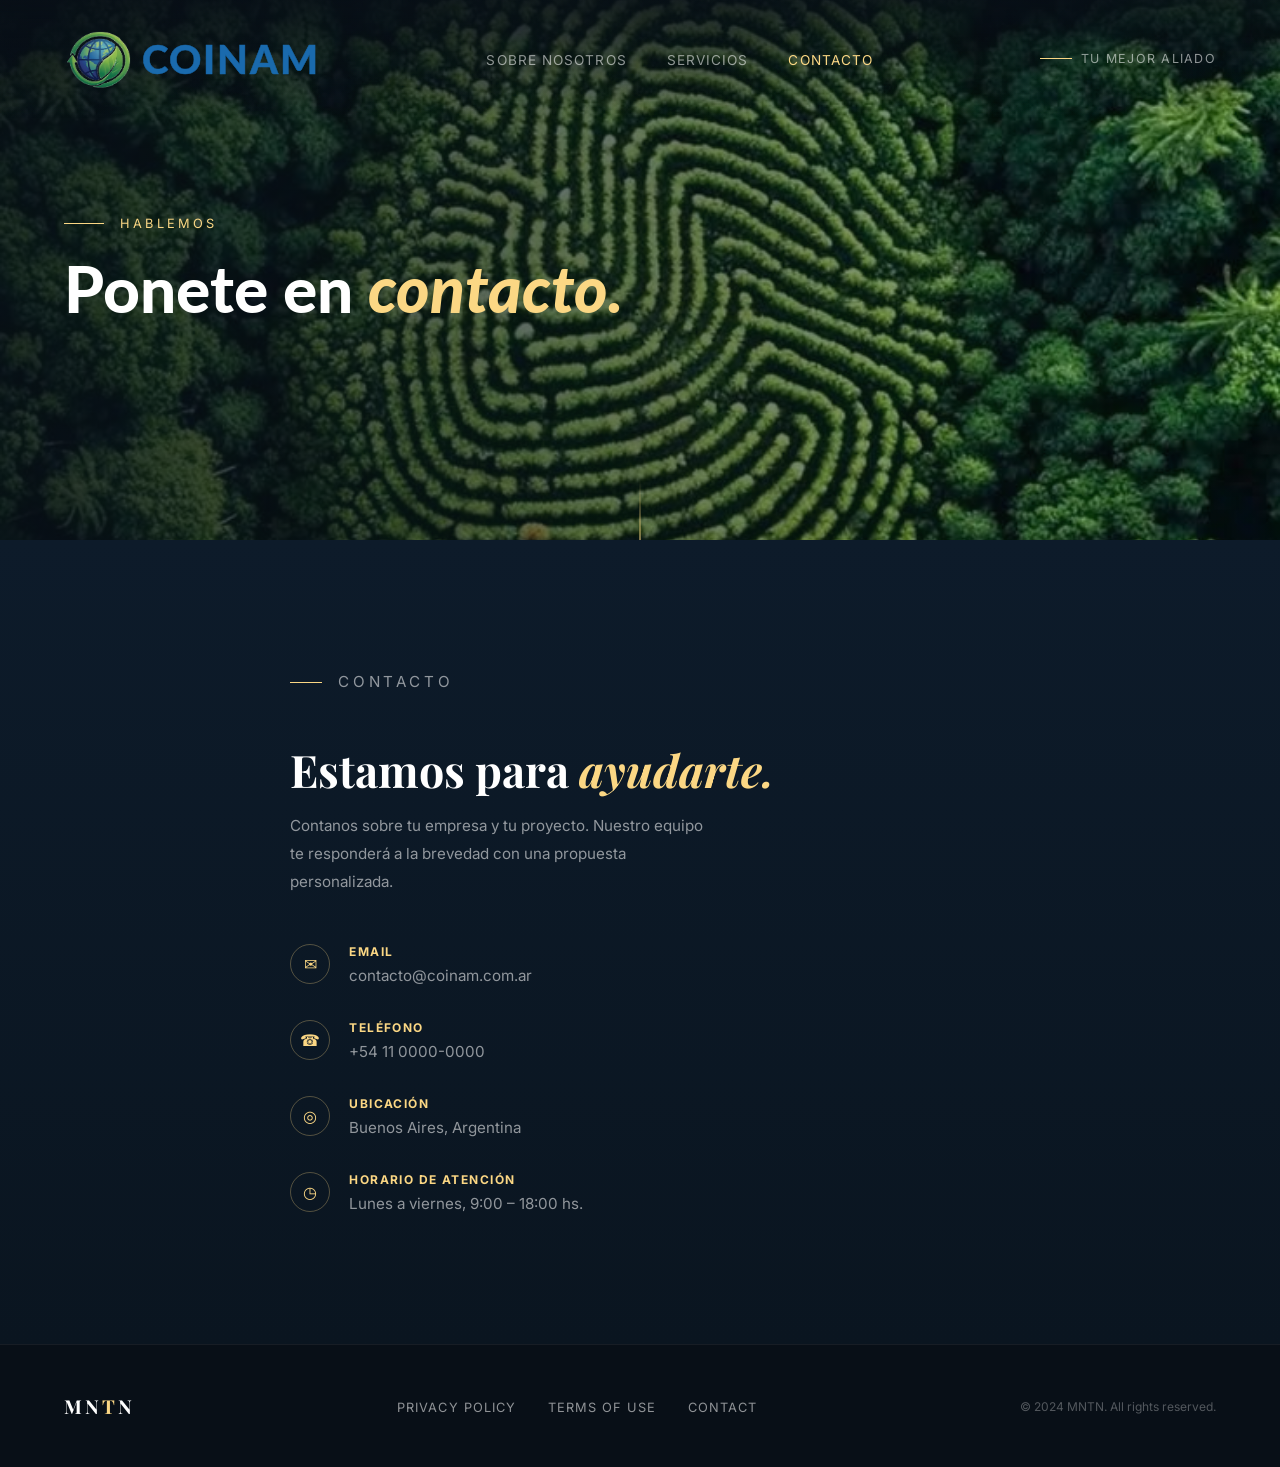
==== contacto.html @ 7b2f8928 "new sections" ====
<!DOCTYPE html>
<html lang="es">
<head>
  <meta charset="UTF-8" />
  <meta name="viewport" content="width=device-width, initial-scale=1.0" />
  <title>Contacto — COINAM</title>
  <link rel="preconnect" href="https://fonts.googleapis.com" />
  <link href="https://fonts.googleapis.com/css2?family=Playfair+Display:ital,wght@0,400;0,700;1,400&family=Inter:wght@300;400;500&family=Lato:wght@400;700;900&display=swap" rel="stylesheet" />
  <link rel="icon" href="assets/imgs/favicon.ico" />
  <link rel="stylesheet" href="styles.css" />
  <style>
    /* Hero estático */
    .page-hero {
      position: relative;
      height: 60vh;
      min-height: 420px;
      overflow: hidden;
      display: flex;
      align-items: center;
      justify-content: flex-start;
    }
    .page-hero-img {
      position: absolute;
      inset: 0;
      width: 100%;
      height: 100%;
      object-fit: cover;
      z-index: 0;
    }
    .page-hero-overlay {
      position: absolute;
      inset: 0;
      background: linear-gradient(
        to right,
        rgba(8,15,23,0.85) 0%,
        rgba(8,15,23,0.50) 60%,
        rgba(8,15,23,0.20) 100%
      );
      z-index: 1;
    }
    .page-hero-content {
      position: relative;
      z-index: 10;
      padding: 0 4rem;
      max-width: 700px;
    }
    .page-hero-content h1 {
      font-family: 'Lato', sans-serif;
      font-size: clamp(2.4rem, 5vw, 4.5rem);
      font-weight: 900;
      line-height: 1.1;
    }
    .page-hero-content h1 em {
      font-style: italic;
      color: var(--gold);
    }
    .page-hero-line {
      position: absolute;
      bottom: 0;
      left: 50%;
      transform: translateX(-50%);
      width: 1px;
      height: 60px;
      background: linear-gradient(to bottom, transparent, var(--gold));
      z-index: 10;
    }

    /* Contacto layout */
    .contact-wrapper {
      background: linear-gradient(180deg, #0d1b2a 0%, #0a1520 100%);
      padding: 8rem 4rem;
    }
    .contact-grid {
      max-width: 700px;
      margin: 0 auto;
      opacity: 0;
      transform: translateY(40px);
      transition: opacity 0.8s ease, transform 0.8s ease;
    }
    .contact-grid.visible { opacity: 1; transform: translateY(0); }

    /* Info lado izquierdo */
    .contact-info { }
    .contact-info .section-heading { margin-bottom: 1rem; }
    .contact-info > p {
      font-size: 0.95rem;
      line-height: 1.85;
      color: var(--muted);
      margin-bottom: 3rem;
      max-width: 420px;
    }

    .contact-detail {
      display: flex;
      flex-direction: column;
      gap: 2rem;
    }
    .contact-detail-item {
      display: flex;
      gap: 1.2rem;
      align-items: flex-start;
    }
    .contact-detail-icon {
      width: 40px;
      height: 40px;
      border-radius: 50%;
      border: 1px solid rgba(251,215,132,0.3);
      display: flex;
      align-items: center;
      justify-content: center;
      flex-shrink: 0;
      color: var(--gold);
      font-size: 1rem;
    }
    .contact-detail-text strong {
      display: block;
      font-size: 0.75rem;
      letter-spacing: 0.12em;
      text-transform: uppercase;
      color: var(--gold);
      margin-bottom: 0.3rem;
    }
    .contact-detail-text span {
      font-size: 0.95rem;
      color: var(--muted);
      line-height: 1.6;
    }

    /* Nav link activo */
    .nav-links a.active { color: var(--gold); }

    @media (max-width: 900px) {
      .page-hero-content { padding: 0 2rem; }
      .contact-wrapper { padding: 6rem 2rem; }
      .contact-grid { }
    }
  </style>
</head>
<body>

<!-- NAV -->
<nav id="nav">
  <a href="index.html" class="nav-logo"><img src="assets/imgs/logo-transparente.png" alt="COINAM logo" width="70" height="60" /> COINAM</a>
  <ul class="nav-links" id="nav-links">
    <li><a href="sobre-nosotros.html">Sobre nosotros</a></li>
    <li><a href="index.html" onclick="sessionStorage.setItem('scrollTo','sections')">Servicios</a></li>
    <li><a href="contacto.html" class="active">Contacto</a></li>
  </ul>
  <div class="nav-social">Tu mejor aliado</div>
  <button class="nav-toggle" id="nav-toggle" aria-label="Abrir menú">
    <span></span><span></span><span></span>
  </button>
</nav>

<!-- HERO -->
<section class="page-hero">
  <img class="page-hero-img" src="./assets/imgs/huella_pie.jpg" alt="Contacto" />
  <div class="page-hero-overlay"></div>
  <div class="page-hero-content">
    <p class="hero-eyebrow">Hablemos</p>
    <h1>Ponete en <em>contacto.</em></h1>
  </div>
  <div class="page-hero-line"></div>
</section>

<!-- CONTACTO -->
<div class="contact-wrapper">
  <div class="contact-grid" data-section>

    <!-- Info -->
    <div class="contact-info">
      <p class="section-number">Contacto</p>
      <h2 class="section-heading">Estamos para <em style="color:var(--gold);font-style:italic;">ayudarte.</em></h2>
      <p>
        Contanos sobre tu empresa y tu proyecto. Nuestro equipo te responderá a la brevedad
        con una propuesta personalizada.
      </p>

      <div class="contact-detail">
        <div class="contact-detail-item">
          <div class="contact-detail-icon">✉</div>
          <div class="contact-detail-text">
            <strong>Email</strong>
            <span>contacto@coinam.com.ar</span>
          </div>
        </div>
        <div class="contact-detail-item">
          <div class="contact-detail-icon">☎</div>
          <div class="contact-detail-text">
            <strong>Teléfono</strong>
            <span>+54 11 0000-0000</span>
          </div>
        </div>
        <div class="contact-detail-item">
          <div class="contact-detail-icon">◎</div>
          <div class="contact-detail-text">
            <strong>Ubicación</strong>
            <span>Buenos Aires, Argentina</span>
          </div>
        </div>
        <div class="contact-detail-item">
          <div class="contact-detail-icon">◷</div>
          <div class="contact-detail-text">
            <strong>Horario de atención</strong>
            <span>Lunes a viernes, 9:00 – 18:00 hs.</span>
          </div>
        </div>
      </div>
    </div>

  </div>
</div>

<!-- FOOTER -->
<footer>
  <div class="footer-logo">MN<span>T</span>N</div>
  <ul class="footer-links">
    <li><a href="#">Privacy Policy</a></li>
    <li><a href="#">Terms of Use</a></li>
    <li><a href="contacto.html">Contact</a></li>
  </ul>
  <p class="footer-copy">&copy; 2024 MNTN. All rights reserved.</p>
</footer>

<script src="main.js"></script>
</body>
</html>
---- styles.css ----
*, *::before, *::after { box-sizing: border-box; margin: 0; padding: 0; }

:root {
  --gold:    #FBD784;
  --dark:    #0d1b2a;
  --darker:  #080f17;
  --mid:     #112233;
  --text:    #ffffff;
  --muted:   rgba(255,255,255,0.55);
}

html { scroll-behavior: smooth; }

body {
  background: var(--darker);
  color: var(--text);
  font-family: 'Inter', sans-serif;
  -webkit-font-smoothing: antialiased;
  -moz-osx-font-smoothing: grayscale;
  overflow-x: hidden;
}

::selection { background: var(--gold); color: #000; }

/* ── NAV ── */
nav {
  position: fixed;
  top: 0; left: 0; right: 0;
  z-index: 100;
  display: flex;
  align-items: center;
  justify-content: space-between;
  padding: 1.8rem 4rem;
  background: linear-gradient(to bottom, rgba(8,15,23,0.85) 0%, transparent 100%);
  backdrop-filter: blur(0px);
  transition: backdrop-filter 0.3s, background 0.3s;
}
nav.scrolled {
  background: rgba(8,15,23,0.92);
  backdrop-filter: blur(12px);
}

.nav-logo {
  display: flex;
  align-items: center;
  gap: 0.5rem;
  font-family: 'Lato', sans-serif;
  font-size: 2.5rem;
  font-weight: 900;
  letter-spacing: 0.05em;
  color: #1a6aad;
  -webkit-text-stroke: 0.5px #1a6aad;
  text-decoration: none;
}
.nav-logo span { color: var(--gold); }

.nav-links {
  display: flex;
  gap: 2.5rem;
  list-style: none;
}
.nav-links a {
  color: var(--muted);
  text-decoration: none;
  font-size: 0.85rem;
  font-weight: 400;
  letter-spacing: 0.08em;
  text-transform: uppercase;
  transition: color 0.2s;
}
.nav-links a:hover { color: var(--text); }

.nav-social {
  font-size: 0.78rem;
  color: var(--muted);
  letter-spacing: 0.1em;
  text-transform: uppercase;
  display: flex;
  align-items: center;
  gap: 0.6rem;
}
.nav-social::before {
  content: '';
  display: inline-block;
  width: 2rem; height: 1px;
  background: var(--gold);
}

/* ── HERO ── */
.hero {
  position: relative;
  height: 100vh;
  min-height: 600px;
  overflow: hidden;
  display: flex;
  align-items: center;
  justify-content: flex-start;
}

/* Hero video */
.hero-video {
  position: absolute;
  inset: 0;
  width: 100%;
  height: 100%;
  object-fit: cover;
  z-index: 0;
}

.hero-video-overlay {
  position: absolute;
  inset: 0;
  background: linear-gradient(
    to right,
    rgba(8,15,23,0.65) 0%,
    rgba(8,15,23,0.3) 60%,
    rgba(8,15,23,0.1) 100%
  );
  z-index: 1;
}

/* Hero content */
.hero-content {
  position: relative;
  z-index: 10;
  padding: 0 4rem;
  max-width: 700px;
}

.hero-eyebrow {
  font-size: 0.8rem;
  letter-spacing: 0.25em;
  text-transform: uppercase;
  color: var(--gold);
  margin-bottom: 1.4rem;
  display: flex;
  align-items: center;
  gap: 1rem;
}
.hero-eyebrow::before {
  content: '';
  display: inline-block;
  width: 2.5rem; height: 1px;
  background: var(--gold);
}

.hero-title {
  font-family: 'Playfair Display', serif;
  font-size: clamp(2.8rem, 6vw, 5.5rem);
  font-weight: 700;
  line-height: 1.1;
  margin-bottom: 2rem;
  font-family: 'Lato', sans-serif;
}
.hero-title em {
  font-style: italic;
  color: var(--gold);
}

.hero-cta {
  display: inline-flex;
  align-items: center;
  gap: 0.8rem;
  color: var(--muted);
  font-size: 0.82rem;
  letter-spacing: 0.15em;
  text-transform: uppercase;
  text-decoration: none;
  transition: color 0.2s;
  cursor: pointer;
  background: none;
  border: none;
}
.hero-cta:hover { color: var(--gold); }
.hero-cta .arrow {
  display: flex;
  flex-direction: column;
  gap: 3px;
}
.hero-cta .arrow span {
  display: block;
  width: 1px;
  background: currentColor;
  margin: 0 auto;
  animation: scrollArrow 1.6s ease-in-out infinite;
}
.hero-cta .arrow span:nth-child(1) { height: 6px; animation-delay: 0s; }
.hero-cta .arrow span:nth-child(2) { height: 10px; animation-delay: 0.15s; }
.hero-cta .arrow span:nth-child(3) { height: 14px; animation-delay: 0.3s; }

@keyframes scrollArrow {
  0%, 100% { opacity: 0.3; }
  50% { opacity: 1; }
}

/* Vertical text on right */
.hero-vertical {
  position: absolute;
  right: 2.5rem;
  top: 50%;
  transform: translateY(-50%) rotate(90deg);
  z-index: 10;
  font-size: 0.7rem;
  letter-spacing: 0.25em;
  color: var(--muted);
  text-transform: uppercase;
}

/* Scroll indicator line */
.hero-scroll-line {
  position: absolute;
  bottom: 0;
  left: 50%;
  transform: translateX(-50%);
  width: 1px;
  height: 80px;
  background: linear-gradient(to bottom, transparent, var(--gold));
  z-index: 10;
}

/* ── SECTIONS ── */
.sections-wrapper {
  background: linear-gradient(180deg, #0d1b2a 0%, #0a1520 100%);
  padding: 8rem 0;
}

.section-item {
  display: grid;
  grid-template-columns: 1fr 1fr;
  align-items: center;
  gap: 6rem;
  max-width: 1200px;
  margin: 0 auto;
  padding: 6rem 4rem;
  opacity: 0;
  transform: translateY(50px);
  transition: opacity 0.8s ease, transform 0.8s ease;
}
.section-item.visible {
  opacity: 1;
  transform: translateY(0);
}
.section-item:nth-child(even) { direction: rtl; }
.section-item:nth-child(even) > * { direction: ltr; }

.section-number {
  font-size: 0.7rem;
  letter-spacing: 0.25em;
  color: var(--gold);
  text-transform: uppercase;
  margin-bottom: 1.2rem;
  display: flex;
  align-items: center;
  gap: 1rem;
}
.section-number::before {
  content: '';
  display: inline-block;
  width: 2rem; height: 1px;
  background: var(--gold);
}

.section-heading {
  font-family: 'Playfair Display', serif;
  font-size: clamp(2rem, 3.5vw, 3rem);
  font-weight: 700;
  line-height: 1.15;
  margin-bottom: 1.5rem;
}

.section-body {
  font-size: 0.95rem;
  line-height: 1.85;
  color: var(--muted);
  margin-bottom: 2rem;
  max-width: 480px;
}

.read-more {
  display: inline-flex;
  align-items: center;
  gap: 0.8rem;
  color: var(--gold);
  font-size: 0.82rem;
  font-weight: 500;
  letter-spacing: 0.12em;
  text-transform: uppercase;
  text-decoration: none;
  transition: gap 0.25s;
}
.read-more::after {
  content: '→';
  transition: transform 0.25s;
}
.read-more:hover { gap: 1.2rem; }
.read-more:hover::after { transform: translateX(4px); }

/* Section visual */
.section-visual {
  position: relative;
}
.section-img-wrap {
  position: relative;
  border-radius: 4px;
  overflow: hidden;
  aspect-ratio: 4/5;
  background: var(--mid);
}
.section-img-wrap::before {
  content: '';
  position: absolute;
  inset: 0;
  background: var(--gold);
  opacity: 0.08;
  z-index: 1;
}

.section-img-wrap canvas {
  width: 100%;
  height: 100%;
  display: block;
}

.section-badge {
  position: absolute;
  top: -1.5rem;
  right: -1.5rem;
  width: 80px;
  height: 80px;
  border-radius: 50%;
  border: 1px solid rgba(251,215,132,0.3);
  display: flex;
  align-items: center;
  justify-content: center;
  font-family: 'Playfair Display', serif;
  font-size: 1.6rem;
  font-style: italic;
  color: var(--gold);
  background: var(--darker);
  z-index: 2;
}

/* ── DIVIDER ── */
.divider {
  width: 1px;
  height: 100px;
  background: linear-gradient(to bottom, transparent, rgba(251,215,132,0.3), transparent);
  margin: 0 auto;
}

/* ── FOOTER ── */
footer {
  background: var(--darker);
  border-top: 1px solid rgba(255,255,255,0.06);
  padding: 3rem 4rem;
  display: flex;
  align-items: center;
  justify-content: space-between;
}

.footer-logo {
  font-family: 'Playfair Display', serif;
  font-size: 1.2rem;
  font-weight: 700;
  letter-spacing: 0.15em;
  color: var(--text);
}
.footer-logo span { color: var(--gold); }

.footer-links {
  display: flex;
  gap: 2rem;
  list-style: none;
}
.footer-links a {
  color: var(--muted);
  text-decoration: none;
  font-size: 0.8rem;
  letter-spacing: 0.08em;
  text-transform: uppercase;
  transition: color 0.2s;
}
.footer-links a:hover { color: var(--gold); }

.footer-copy {
  font-size: 0.75rem;
  color: rgba(255,255,255,0.3);
}

/* ── HAMBURGER ── */
.nav-toggle {
  display: none;
  flex-direction: column;
  justify-content: center;
  gap: 5px;
  width: 36px;
  height: 36px;
  background: none;
  border: none;
  cursor: pointer;
  padding: 4px;
  z-index: 200;
}
.nav-toggle span {
  display: block;
  height: 2px;
  background: var(--text);
  border-radius: 2px;
  transition: transform 0.3s, opacity 0.3s, width 0.3s;
  transform-origin: center;
}
.nav-toggle span:nth-child(2) { width: 70%; margin-left: auto; }
.nav-toggle.open span:nth-child(1) { transform: translateY(7px) rotate(45deg); }
.nav-toggle.open span:nth-child(2) { opacity: 0; width: 0; }
.nav-toggle.open span:nth-child(3) { transform: translateY(-7px) rotate(-45deg); }

/* ── RESPONSIVE ── */
@media (max-width: 900px) {
  nav { padding: 1.4rem 2rem; }
  .nav-toggle { display: flex; }
  .nav-social { display: none; }

  .nav-links {
    display: flex;
    flex-direction: column;
    gap: 0;
    position: fixed;
    top: 0; right: 0;
    width: 75vw;
    max-width: 320px;
    height: 100vh;
    background: rgba(8,15,23,0.97);
    backdrop-filter: blur(16px);
    padding: 6rem 2.5rem 3rem;
    transform: translateX(100%);
    transition: transform 0.35s ease;
    z-index: 150;
    border-left: 1px solid rgba(255,255,255,0.06);
  }
  .nav-links.open { transform: translateX(0); }
  .nav-links li { border-bottom: 1px solid rgba(255,255,255,0.06); }
  .nav-links a {
    display: block;
    padding: 1.2rem 0;
    font-size: 1rem;
    letter-spacing: 0.1em;
  }

  .hero-content { padding: 0 2rem; }
  .hero-vertical { display: none; }
  .section-item {
    grid-template-columns: 1fr;
    gap: 3rem;
    padding: 4rem 2rem;
  }
  .section-item:nth-child(even) { direction: ltr; }
  footer {
    flex-direction: column;
    gap: 2rem;
    text-align: center;
    padding: 2.5rem 2rem;
  }
}
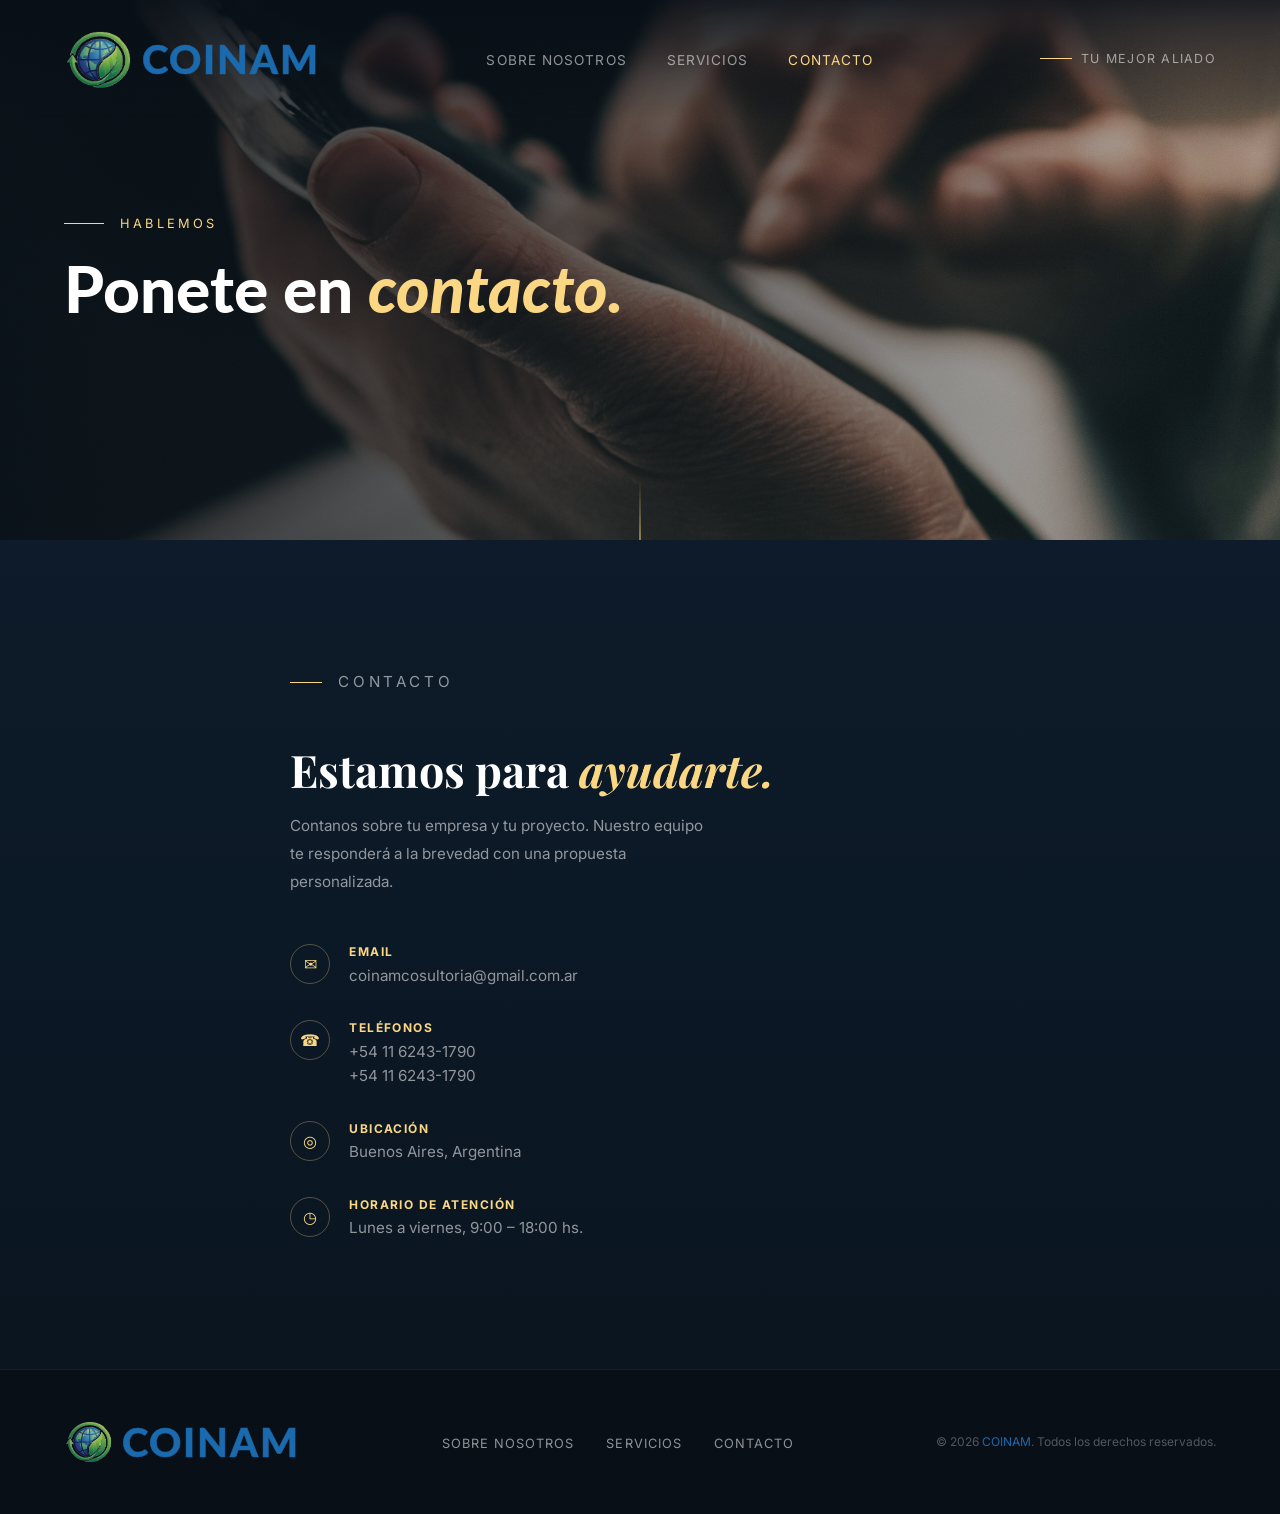
==== commit e58da7bd: "several improvements" ====
--- a/contacto.html
+++ b/contacto.html
@@ -154,7 +154,7 @@
 
 <!-- HERO -->
 <section class="page-hero">
-  <img class="page-hero-img" src="./assets/imgs/huella_pie.jpg" alt="Contacto" />
+  <img class="page-hero-img" src="./assets/imgs/contacto.jpg" alt="Contacto" />
   <div class="page-hero-overlay"></div>
   <div class="page-hero-content">
     <p class="hero-eyebrow">Hablemos</p>
@@ -181,14 +181,15 @@
           <div class="contact-detail-icon">✉</div>
           <div class="contact-detail-text">
             <strong>Email</strong>
-            <span>contacto@coinam.com.ar</span>
+            <span>coinamcosultoria@gmail.com.ar</span>
           </div>
         </div>
         <div class="contact-detail-item">
           <div class="contact-detail-icon">☎</div>
           <div class="contact-detail-text">
-            <strong>Teléfono</strong>
-            <span>+54 11 0000-0000</span>
+            <strong>Teléfonos</strong>
+            <span>+54 11 6243-1790</span><br />
+            <span>+54 11 6243-1790</span>
           </div>
         </div>
         <div class="contact-detail-item">
@@ -213,13 +214,13 @@
 
 <!-- FOOTER -->
 <footer>
-  <div class="footer-logo">MN<span>T</span>N</div>
+  <a href="index.html" class="footer-logo"><img src="assets/imgs/logo-transparente.png" alt="COINAM logo" width="50" height="43" /> COINAM</a>
   <ul class="footer-links">
-    <li><a href="#">Privacy Policy</a></li>
-    <li><a href="#">Terms of Use</a></li>
-    <li><a href="contacto.html">Contact</a></li>
+    <li><a href="sobre-nosotros.html">Sobre nosotros</a></li>
+    <li><a href="index.html">Servicios</a></li>
+    <li><a href="contacto.html">Contacto</a></li>
   </ul>
-  <p class="footer-copy">&copy; 2024 MNTN. All rights reserved.</p>
+  <p class="footer-copy">&copy; <span id="footer-year"></span> <span class="brand">COINAM</span>. Todos los derechos reservados.</p>
 </footer>
 
 <script src="main.js"></script>
--- a/styles.css
+++ b/styles.css
@@ -7,6 +7,9 @@
   --mid:     #112233;
   --text:    #ffffff;
   --muted:   rgba(255,255,255,0.55);
+  --white:   #ffffff;
+  --blue:    #1a6aad;
+  --green:   #4CAF50;
 }
 
 html { scroll-behavior: smooth; }
@@ -21,6 +24,8 @@
 }
 
 ::selection { background: var(--gold); color: #000; }
+
+.brand { color: #1a6aad; }
 
 /* ── NAV ── */
 nav {
@@ -304,13 +309,13 @@
   border-radius: 4px;
   overflow: hidden;
   aspect-ratio: 4/5;
-  background: var(--mid);
+  background: var(--white);
 }
 .section-img-wrap::before {
   content: '';
   position: absolute;
   inset: 0;
-  background: var(--gold);
+  background: var(--white);
   opacity: 0.08;
   z-index: 1;
 }
@@ -325,19 +330,18 @@
   position: absolute;
   top: -1.5rem;
   right: -1.5rem;
-  width: 80px;
-  height: 80px;
+  width: 50px;
+  height: 50px;
   border-radius: 50%;
-  border: 1px solid rgba(251,215,132,0.3);
-  display: flex;
-  align-items: center;
-  justify-content: center;
-  font-family: 'Playfair Display', serif;
-  font-size: 1.6rem;
-  font-style: italic;
-  color: var(--gold);
+  display: flex;
   background: var(--darker);
   z-index: 2;
+}
+
+.section-badge img {
+  width: 100%;
+  height: 100%;
+  object-fit: contain;
 }
 
 /* ── DIVIDER ── */
@@ -359,13 +363,17 @@
 }
 
 .footer-logo {
-  font-family: 'Playfair Display', serif;
-  font-size: 1.2rem;
-  font-weight: 700;
-  letter-spacing: 0.15em;
-  color: var(--text);
-}
-.footer-logo span { color: var(--gold); }
+  display: flex;
+  align-items: center;
+  gap: 0.5rem;
+  font-family: 'Lato', sans-serif;
+  font-size: 2.5rem;
+  font-weight: 900;
+  letter-spacing: 0.05em;
+  color: #1a6aad;
+  -webkit-text-stroke: 0.5px #1a6aad;
+  text-decoration: none;
+}
 
 .footer-links {
   display: flex;
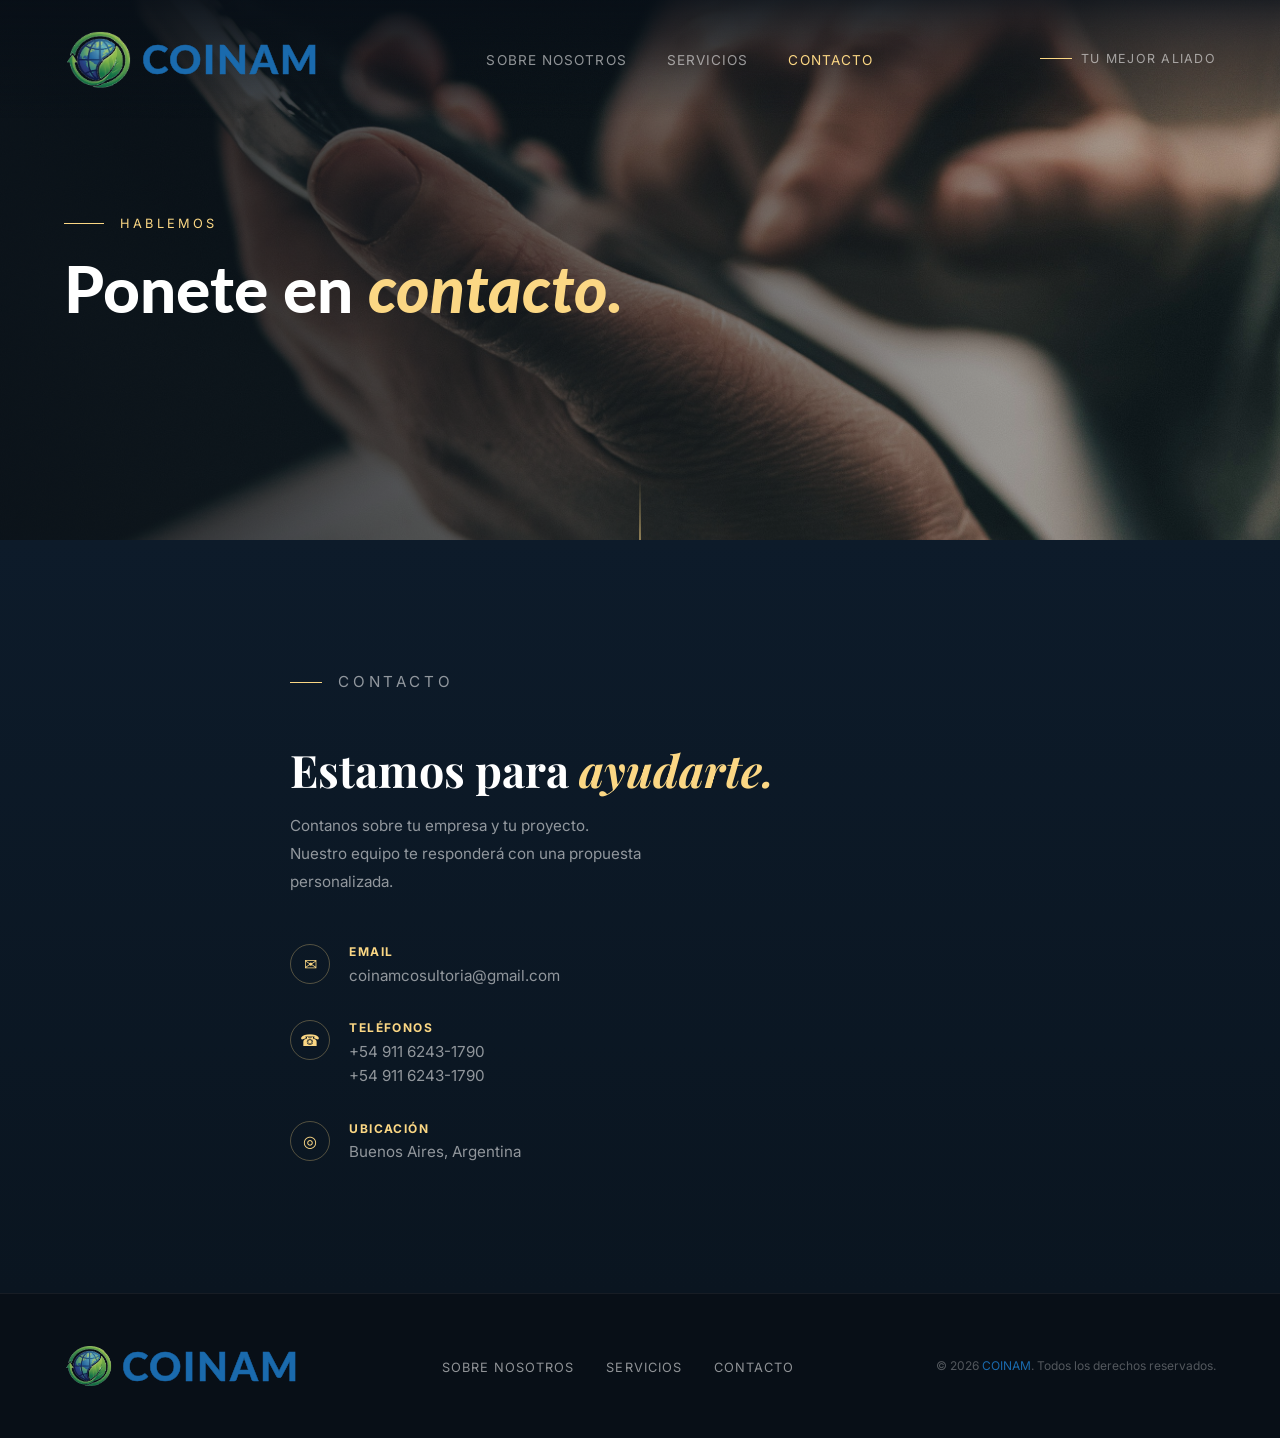
==== commit 9ec9dc20: "several improvements" ====
--- a/contacto.html
+++ b/contacto.html
@@ -172,8 +172,8 @@
       <p class="section-number">Contacto</p>
       <h2 class="section-heading">Estamos para <em style="color:var(--gold);font-style:italic;">ayudarte.</em></h2>
       <p>
-        Contanos sobre tu empresa y tu proyecto. Nuestro equipo te responderá a la brevedad
-        con una propuesta personalizada.
+        Contanos sobre tu empresa y tu proyecto. <br />
+        Nuestro equipo te responderá con una propuesta personalizada.
       </p>
 
       <div class="contact-detail">
@@ -181,15 +181,15 @@
           <div class="contact-detail-icon">✉</div>
           <div class="contact-detail-text">
             <strong>Email</strong>
-            <span>coinamcosultoria@gmail.com.ar</span>
+            <span>coinamcosultoria@gmail.com</span>
           </div>
         </div>
         <div class="contact-detail-item">
           <div class="contact-detail-icon">☎</div>
           <div class="contact-detail-text">
             <strong>Teléfonos</strong>
-            <span>+54 11 6243-1790</span><br />
-            <span>+54 11 6243-1790</span>
+            <span>+54 911 6243-1790</span><br />
+            <span>+54 911 6243-1790</span>
           </div>
         </div>
         <div class="contact-detail-item">
@@ -197,13 +197,6 @@
           <div class="contact-detail-text">
             <strong>Ubicación</strong>
             <span>Buenos Aires, Argentina</span>
-          </div>
-        </div>
-        <div class="contact-detail-item">
-          <div class="contact-detail-icon">◷</div>
-          <div class="contact-detail-text">
-            <strong>Horario de atención</strong>
-            <span>Lunes a viernes, 9:00 – 18:00 hs.</span>
           </div>
         </div>
       </div>
--- a/styles.css
+++ b/styles.css
@@ -223,10 +223,186 @@
   z-index: 10;
 }
 
-/* ── SECTIONS ── */
-.sections-wrapper {
-  background: linear-gradient(180deg, #0d1b2a 0%, #0a1520 100%);
-  padding: 8rem 0;
+/* ── HORIZONTAL SCROLL SECTION ── */
+.hscroll-section {
+  position: relative;
+  height: 600vh;
+  background: var(--darker);
+}
+
+.hscroll-sticky {
+  position: sticky;
+  top: 0;
+  height: 100vh;
+  overflow: hidden;
+}
+
+.hscroll-track {
+  display: flex;
+  height: 100%;
+  will-change: transform;
+}
+
+.hscroll-panel {
+  width: 100vw;
+  height: 100%;
+  flex-shrink: 0;
+  position: relative;
+  overflow: hidden;
+}
+
+.panel-bg {
+  position: absolute;
+  inset: 0;
+}
+.panel-bg img,
+.panel-bg video {
+  width: 100%;
+  height: 100%;
+  object-fit: cover;
+  display: block;
+}
+
+.panel-overlay {
+  position: absolute;
+  inset: 0;
+  background: linear-gradient(
+    to right,
+    rgba(8,15,23,0.88) 0%,
+    rgba(8,15,23,0.52) 55%,
+    rgba(8,15,23,0.15) 100%
+  );
+}
+
+.panel-bg-num {
+  position: absolute;
+  bottom: 2rem;
+  right: 3rem;
+  font-family: 'Lato', sans-serif;
+  font-size: clamp(7rem, 14vw, 16rem);
+  font-weight: 900;
+  color: rgba(255,255,255,0.04);
+  line-height: 1;
+  z-index: 1;
+  pointer-events: none;
+  user-select: none;
+}
+
+.panel-content {
+  position: relative;
+  z-index: 10;
+  height: 100%;
+  display: flex;
+  flex-direction: column;
+  justify-content: center;
+  padding: 8rem 6rem 6rem;
+  max-width: 680px;
+}
+
+.panel-eyebrow {
+  font-size: 0.68rem;
+  letter-spacing: 0.3em;
+  text-transform: uppercase;
+  color: var(--gold);
+  margin-bottom: 1.5rem;
+  display: flex;
+  align-items: center;
+  gap: 1rem;
+}
+.panel-eyebrow::before {
+  content: '';
+  display: inline-block;
+  width: 2rem;
+  height: 1px;
+  background: var(--gold);
+}
+
+.panel-title {
+  font-family: 'Playfair Display', serif;
+  font-size: clamp(2.4rem, 5vw, 4.2rem);
+  font-weight: 700;
+  line-height: 1.1;
+  margin-bottom: 2rem;
+}
+.panel-title em {
+  font-style: italic;
+  color: var(--gold);
+}
+
+.panel-list {
+  list-style: none;
+  padding: 0;
+  border-top: 1px solid rgba(255,255,255,0.08);
+}
+.panel-list li {
+  font-size: 0.88rem;
+  line-height: 1.7;
+  color: rgba(255,255,255,0.62);
+  padding: 0.55rem 0;
+  border-bottom: 1px solid rgba(255,255,255,0.06);
+  display: flex;
+  align-items: flex-start;
+  gap: 0.8rem;
+}
+.panel-list li::before {
+  content: '\2014';
+  color: var(--gold);
+  opacity: 0.55;
+  flex-shrink: 0;
+}
+
+/* Progress bar */
+.hscroll-progress {
+  position: absolute;
+  bottom: 0;
+  left: 0;
+  right: 0;
+  height: 2px;
+  background: rgba(255,255,255,0.07);
+  z-index: 30;
+}
+.hscroll-progress-fill {
+  height: 100%;
+  background: var(--gold);
+  width: 0%;
+}
+
+/* Counter */
+.hscroll-counter {
+  position: absolute;
+  bottom: 2.5rem;
+  right: 3.5rem;
+  z-index: 30;
+  display: flex;
+  align-items: baseline;
+  gap: 0.5rem;
+}
+.hscroll-counter .cur {
+  font-size: 2.2rem;
+  font-weight: 300;
+  color: var(--gold);
+  line-height: 1;
+  font-family: 'Playfair Display', serif;
+  font-style: italic;
+}
+.hscroll-counter .tot {
+  font-size: 0.72rem;
+  letter-spacing: 0.15em;
+  color: rgba(255,255,255,0.3);
+}
+
+/* Hint */
+.hscroll-hint {
+  position: absolute;
+  bottom: 2.8rem;
+  left: 50%;
+  transform: translateX(-50%);
+  z-index: 30;
+  font-size: 0.62rem;
+  letter-spacing: 0.28em;
+  color: rgba(255,255,255,0.22);
+  text-transform: uppercase;
+  white-space: nowrap;
 }
 
 .section-item {
@@ -456,6 +632,17 @@
 
   .hero-content { padding: 0 2rem; }
   .hero-vertical { display: none; }
+
+  /* Horizontal scroll → apilado vertical en mobile */
+  .hscroll-section { height: auto; }
+  .hscroll-sticky { position: static; height: auto; overflow: visible; }
+  .hscroll-track { flex-direction: column; transform: none !important; }
+  .hscroll-panel { width: 100%; height: 100vh; }
+  .panel-content { padding: 7rem 2rem 5rem; }
+  .hscroll-counter, .hscroll-hint { display: none; }
+  .hscroll-progress { display: none; }
+  .panel-bg-num { display: none; }
+
   .section-item {
     grid-template-columns: 1fr;
     gap: 3rem;
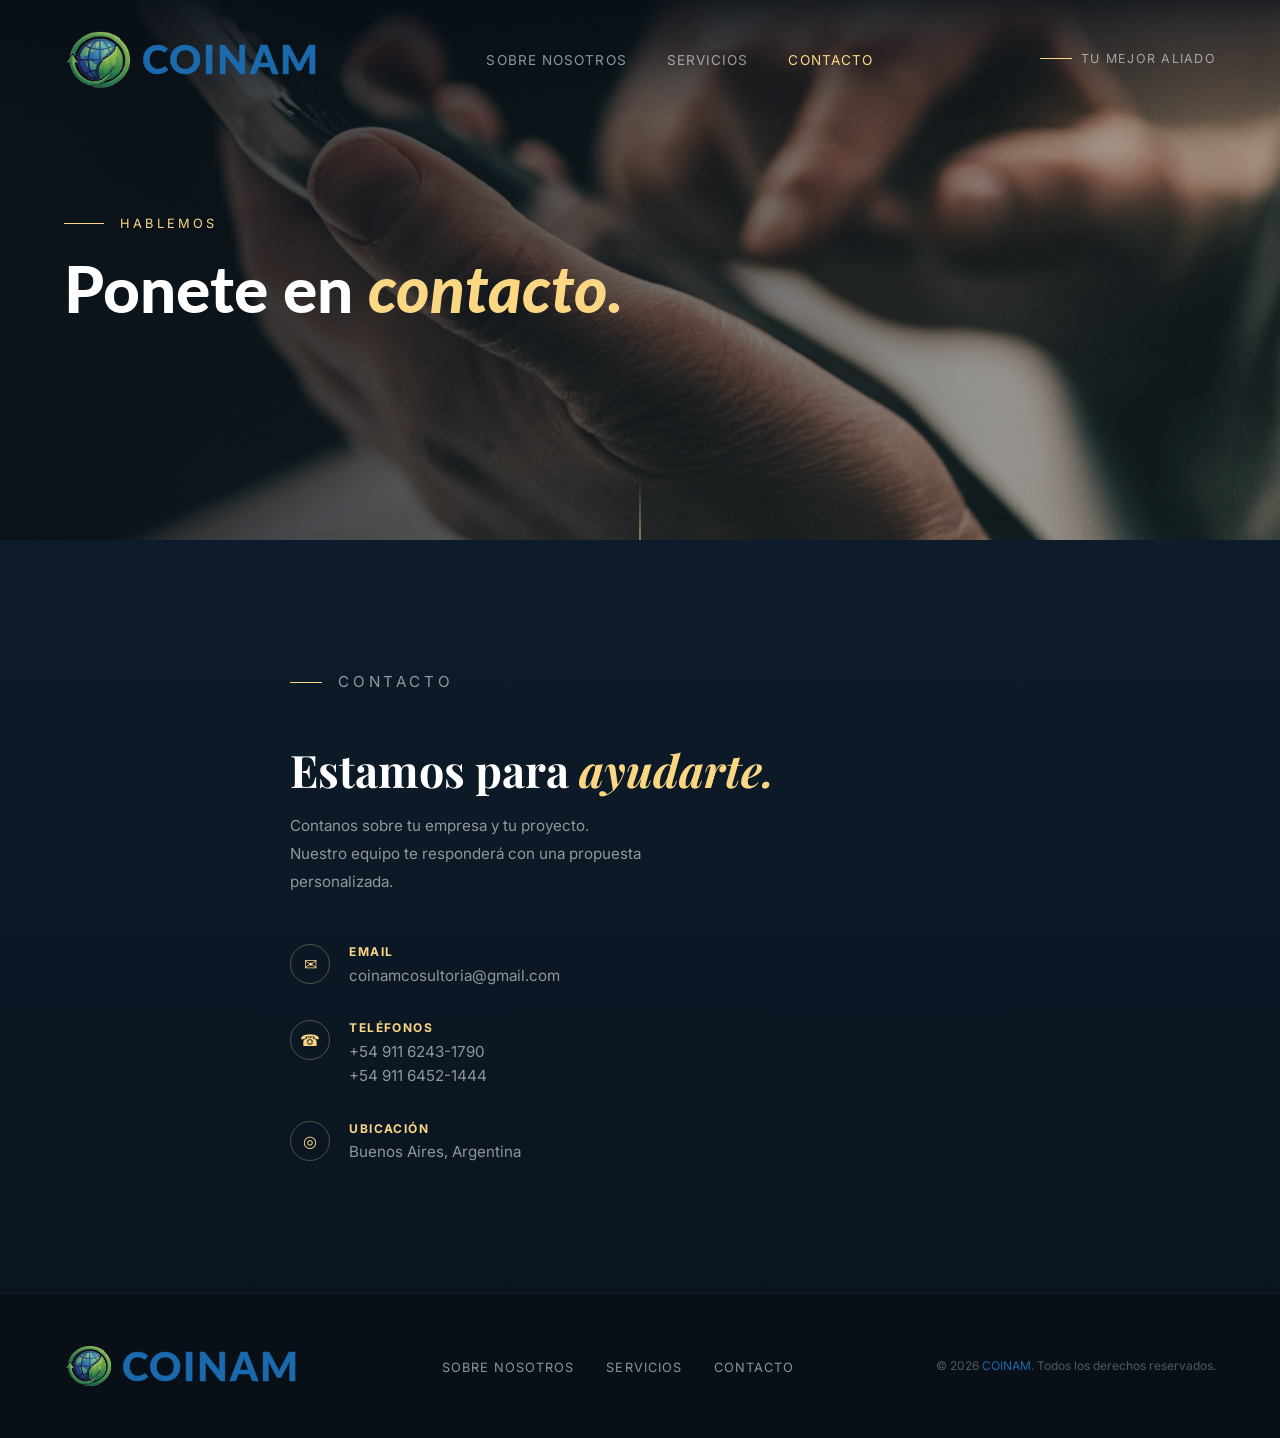
==== commit 259f840d: "new phone" ====
--- a/contacto.html
+++ b/contacto.html
@@ -189,7 +189,7 @@
           <div class="contact-detail-text">
             <strong>Teléfonos</strong>
             <span>+54 911 6243-1790</span><br />
-            <span>+54 911 6243-1790</span>
+            <span>+54 911 6452-1444</span>
           </div>
         </div>
         <div class="contact-detail-item">
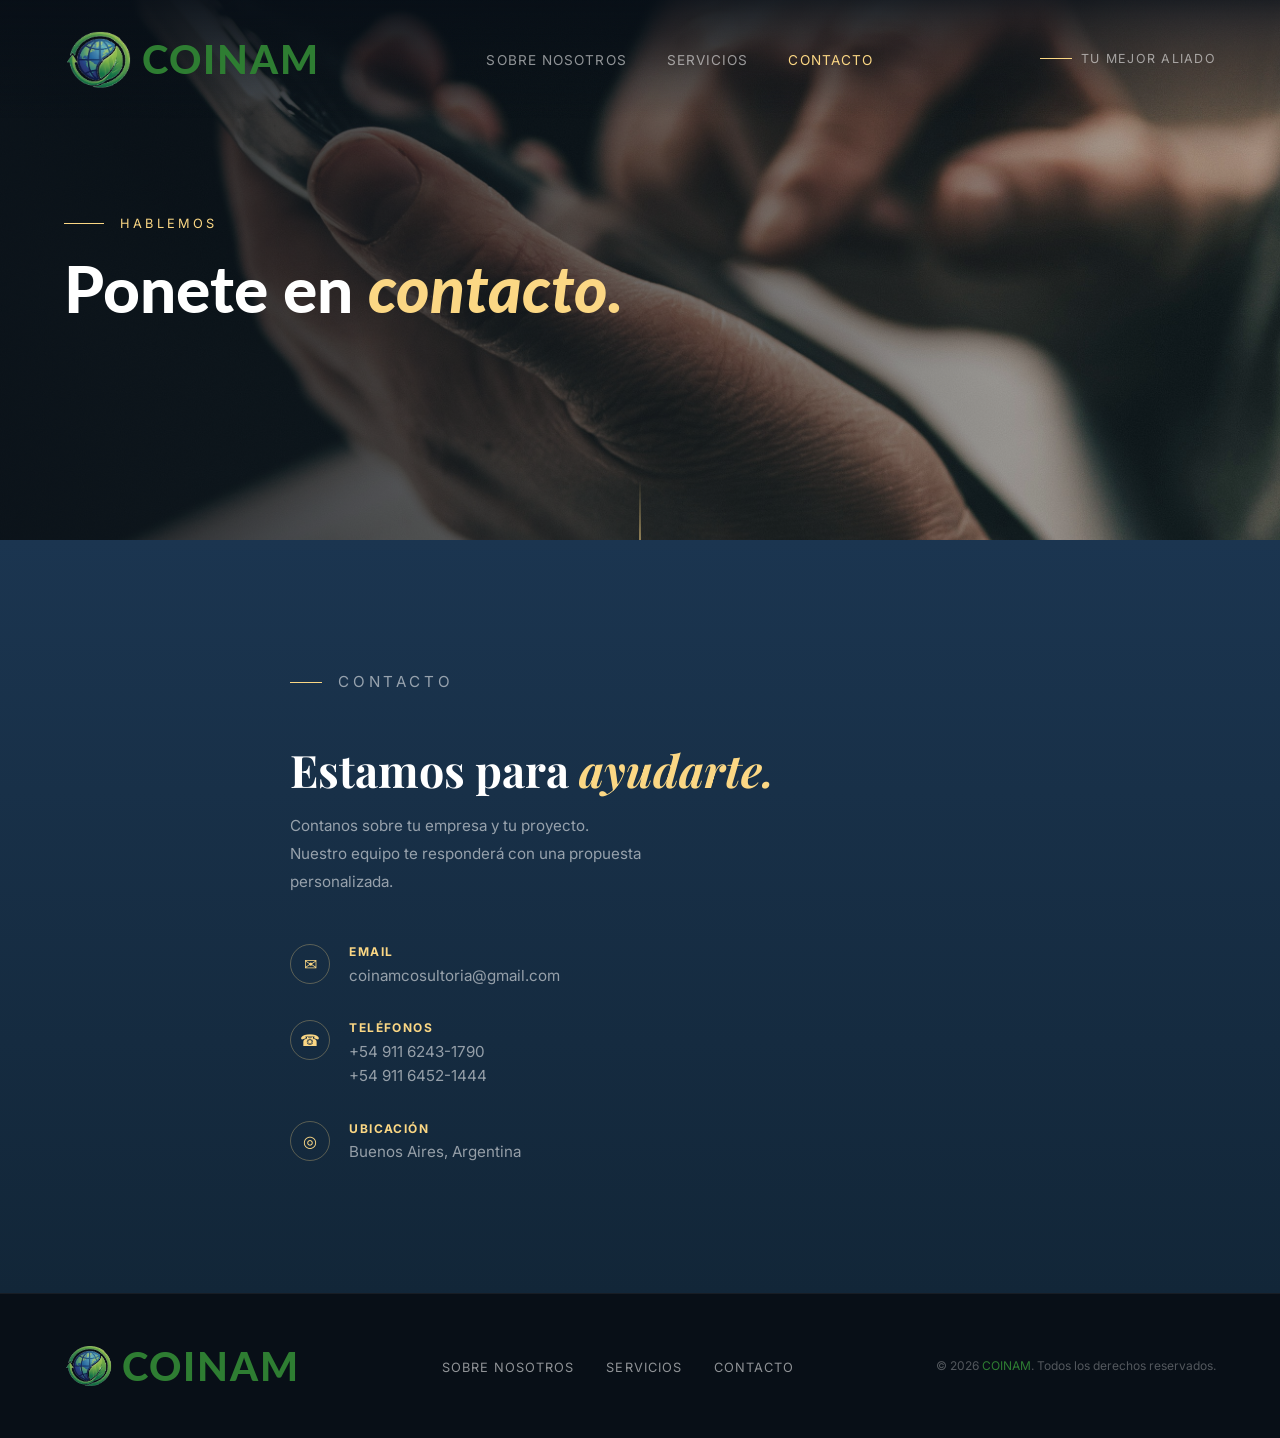
==== commit ca881adf: "some changes" ====
--- a/contacto.html
+++ b/contacto.html
@@ -67,7 +67,7 @@
 
     /* Contacto layout */
     .contact-wrapper {
-      background: linear-gradient(180deg, #0d1b2a 0%, #0a1520 100%);
+      background: var(--bg-gradient);
       padding: 8rem 4rem;
     }
     .contact-grid {
--- a/styles.css
+++ b/styles.css
@@ -9,7 +9,10 @@
   --muted:   rgba(255,255,255,0.55);
   --white:   #ffffff;
   --blue:    #1a6aad;
-  --green:   #4CAF50;
+  --green:   #2e7d32;
+  --blue-navy: #0B1D3F;
+  --bg-gradient: linear-gradient(180deg, #1b3550 0%, #122638 100%);
+  --bg-gradient-inv: linear-gradient(180deg, #122638 0%, #1b3550 100%);
 }
 
 html { scroll-behavior: smooth; }
@@ -25,7 +28,7 @@
 
 ::selection { background: var(--gold); color: #000; }
 
-.brand { color: #1a6aad; }
+.brand { color: var(--green); }
 
 /* ── NAV ── */
 nav {
@@ -53,8 +56,7 @@
   font-size: 2.5rem;
   font-weight: 900;
   letter-spacing: 0.05em;
-  color: #1a6aad;
-  -webkit-text-stroke: 0.5px #1a6aad;
+  color: var(--green);
   text-decoration: none;
 }
 .nav-logo span { color: var(--gold); }
@@ -546,8 +548,7 @@
   font-size: 2.5rem;
   font-weight: 900;
   letter-spacing: 0.05em;
-  color: #1a6aad;
-  -webkit-text-stroke: 0.5px #1a6aad;
+  color: var(--green);
   text-decoration: none;
 }
 
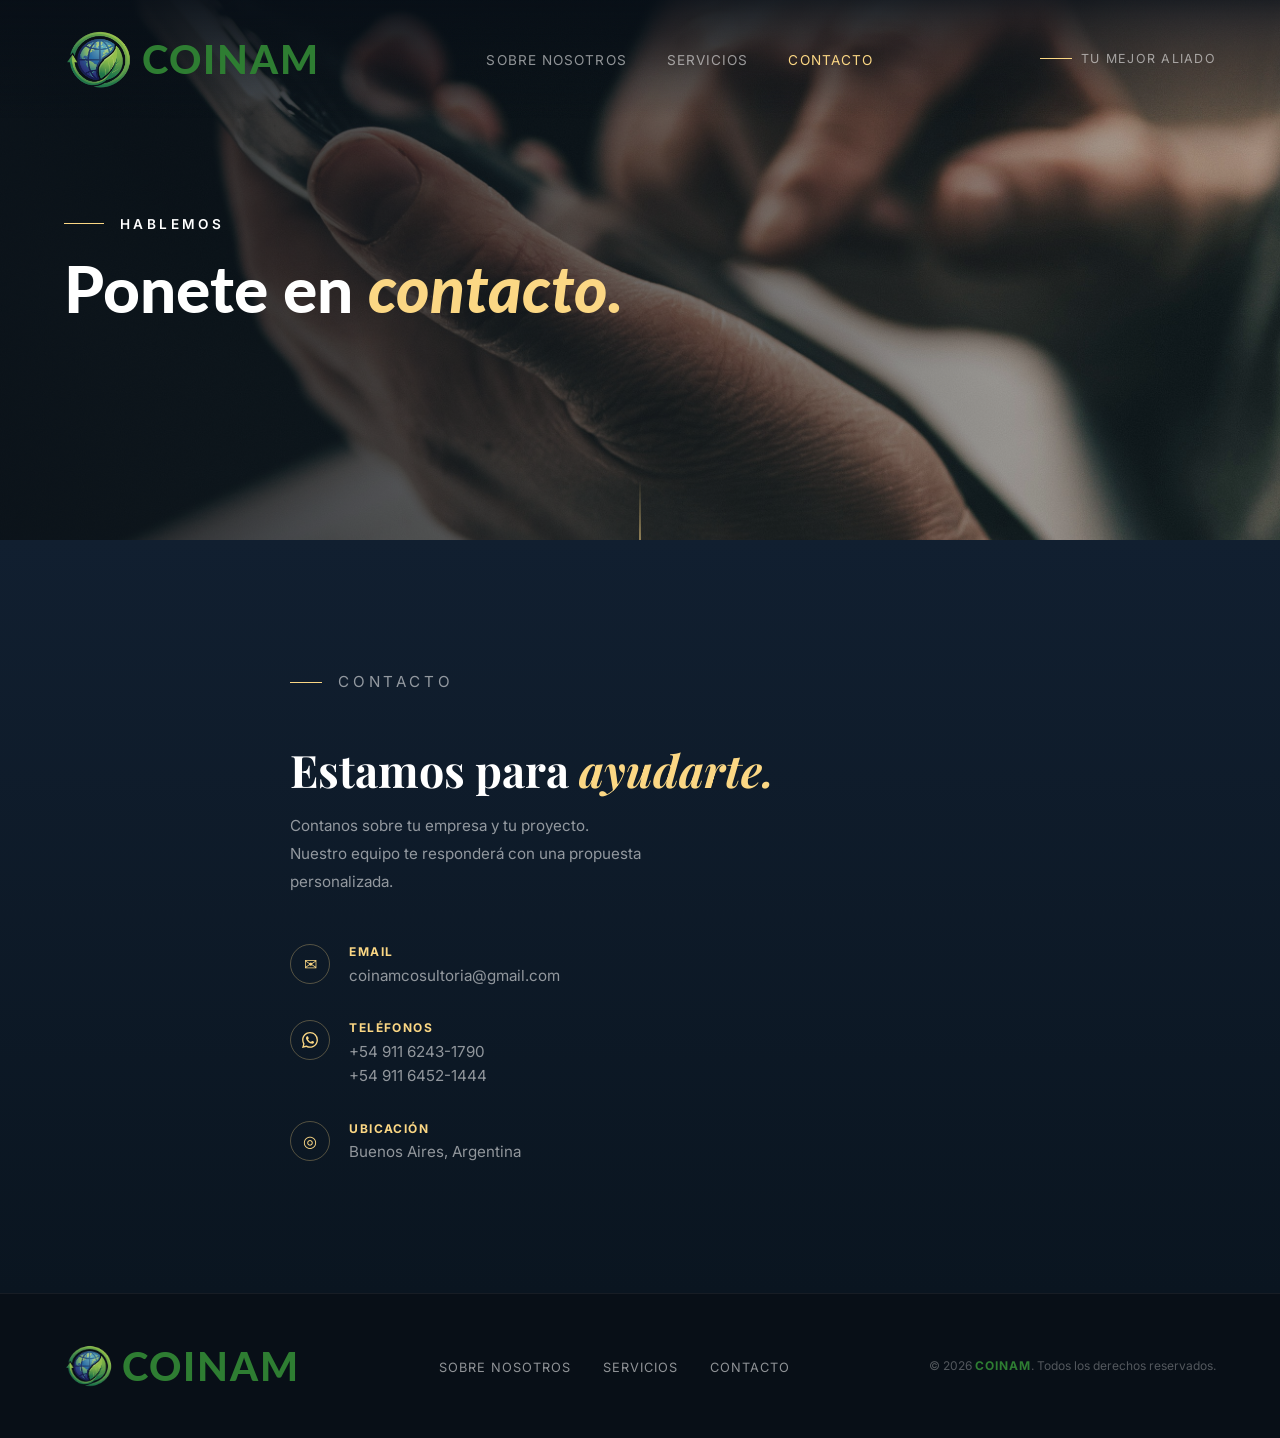
==== commit bb3660f0: "style improved" ====
--- a/contacto.html
+++ b/contacto.html
@@ -120,10 +120,15 @@
       color: var(--gold);
       margin-bottom: 0.3rem;
     }
-    .contact-detail-text span {
+    .contact-detail-text span,
+    .contact-detail-text a {
       font-size: 0.95rem;
       color: var(--muted);
       line-height: 1.6;
+      text-decoration: none;
+    }
+    .contact-detail-text a:hover {
+      color: var(--gold);
     }
 
     /* Nav link activo */
@@ -181,15 +186,19 @@
           <div class="contact-detail-icon">✉</div>
           <div class="contact-detail-text">
             <strong>Email</strong>
-            <span>coinamcosultoria@gmail.com</span>
+            <a href="mailto:coinamcosultoria@gmail.com">coinamcosultoria@gmail.com</a>
           </div>
         </div>
         <div class="contact-detail-item">
-          <div class="contact-detail-icon">☎</div>
+          <div class="contact-detail-icon">
+            <svg xmlns="http://www.w3.org/2000/svg" viewBox="0 0 24 24" width="1em" height="1em" fill="currentColor">
+              <path d="M17.472 14.382c-.297-.149-1.758-.867-2.03-.967-.273-.099-.471-.148-.67.15-.197.297-.767.966-.94 1.164-.173.199-.347.223-.644.075-.297-.15-1.255-.463-2.39-1.475-.883-.788-1.48-1.761-1.653-2.059-.173-.297-.018-.458.13-.606.134-.133.298-.347.446-.52.149-.174.198-.298.298-.497.099-.198.05-.371-.025-.52-.075-.149-.669-1.612-.916-2.207-.242-.579-.487-.5-.669-.51-.173-.008-.371-.01-.57-.01-.198 0-.52.074-.792.372-.272.297-1.04 1.016-1.04 2.479 0 1.462 1.065 2.875 1.213 3.074.149.198 2.096 3.2 5.077 4.487.709.306 1.262.489 1.694.625.712.227 1.36.195 1.871.118.571-.085 1.758-.719 2.006-1.413.248-.694.248-1.289.173-1.413-.074-.124-.272-.198-.57-.347m-5.421 7.403h-.004a9.87 9.87 0 01-5.031-1.378l-.361-.214-3.741.982.998-3.648-.235-.374a9.86 9.86 0 01-1.51-5.26c.001-5.45 4.436-9.884 9.888-9.884 2.64 0 5.122 1.03 6.988 2.898a9.825 9.825 0 012.893 6.994c-.003 5.45-4.437 9.884-9.885 9.884m8.413-18.297A11.815 11.815 0 0012.05 0C5.495 0 .16 5.335.157 11.892c0 2.096.547 4.142 1.588 5.945L.057 24l6.305-1.654a11.882 11.882 0 005.683 1.448h.005c6.554 0 11.89-5.335 11.893-11.893a11.821 11.821 0 00-3.48-8.413z"/>
+            </svg>
+          </div>
           <div class="contact-detail-text">
             <strong>Teléfonos</strong>
-            <span>+54 911 6243-1790</span><br />
-            <span>+54 911 6452-1444</span>
+            <a href="tel:+5491162431790">+54 911 6243-1790</a><br />
+            <a href="tel:+5491164521444">+54 911 6452-1444</a>
           </div>
         </div>
         <div class="contact-detail-item">
--- a/styles.css
+++ b/styles.css
@@ -11,8 +11,8 @@
   --blue:    #1a6aad;
   --green:   #2e7d32;
   --blue-navy: #0B1D3F;
-  --bg-gradient: linear-gradient(180deg, #1b3550 0%, #122638 100%);
-  --bg-gradient-inv: linear-gradient(180deg, #122638 0%, #1b3550 100%);
+  --bg-gradient: linear-gradient(180deg, #111f30 0%, #0a1520 100%);
+  --bg-gradient-inv: linear-gradient(180deg, #0a1520 0%, #111f30 100%);
 }
 
 html { scroll-behavior: smooth; }
@@ -28,7 +28,11 @@
 
 ::selection { background: var(--gold); color: #000; }
 
-.brand { color: var(--green); }
+.brand {
+  color: var(--green);
+  font-weight: 700;
+  letter-spacing: 0.08em;
+}
 
 /* ── NAV ── */
 nav {
@@ -135,10 +139,11 @@
 }
 
 .hero-eyebrow {
-  font-size: 0.8rem;
+  font-size: 0.85rem;
   letter-spacing: 0.25em;
   text-transform: uppercase;
-  color: var(--gold);
+  color: var(--white);
+  font-weight: 600;
   margin-bottom: 1.4rem;
   display: flex;
   align-items: center;
@@ -209,7 +214,7 @@
   z-index: 10;
   font-size: 0.7rem;
   letter-spacing: 0.25em;
-  color: var(--muted);
+  color: var(--white);
   text-transform: uppercase;
 }
 
@@ -270,9 +275,9 @@
   inset: 0;
   background: linear-gradient(
     to right,
-    rgba(8,15,23,0.88) 0%,
-    rgba(8,15,23,0.52) 55%,
-    rgba(8,15,23,0.15) 100%
+    rgba(8,15,23,0.95) 0%,
+    rgba(8,15,23,0.75) 55%,
+    rgba(8,15,23,0.50) 100%
   );
 }
 
@@ -339,7 +344,7 @@
 .panel-list li {
   font-size: 0.88rem;
   line-height: 1.7;
-  color: rgba(255,255,255,0.62);
+  color: rgba(255,255,255,1);
   padding: 0.55rem 0;
   border-bottom: 1px solid rgba(255,255,255,0.06);
   display: flex;
@@ -484,7 +489,7 @@
 }
 .section-img-wrap {
   position: relative;
-  border-radius: 4px;
+  border-radius: 20px;
   overflow: hidden;
   aspect-ratio: 4/5;
   background: var(--white);
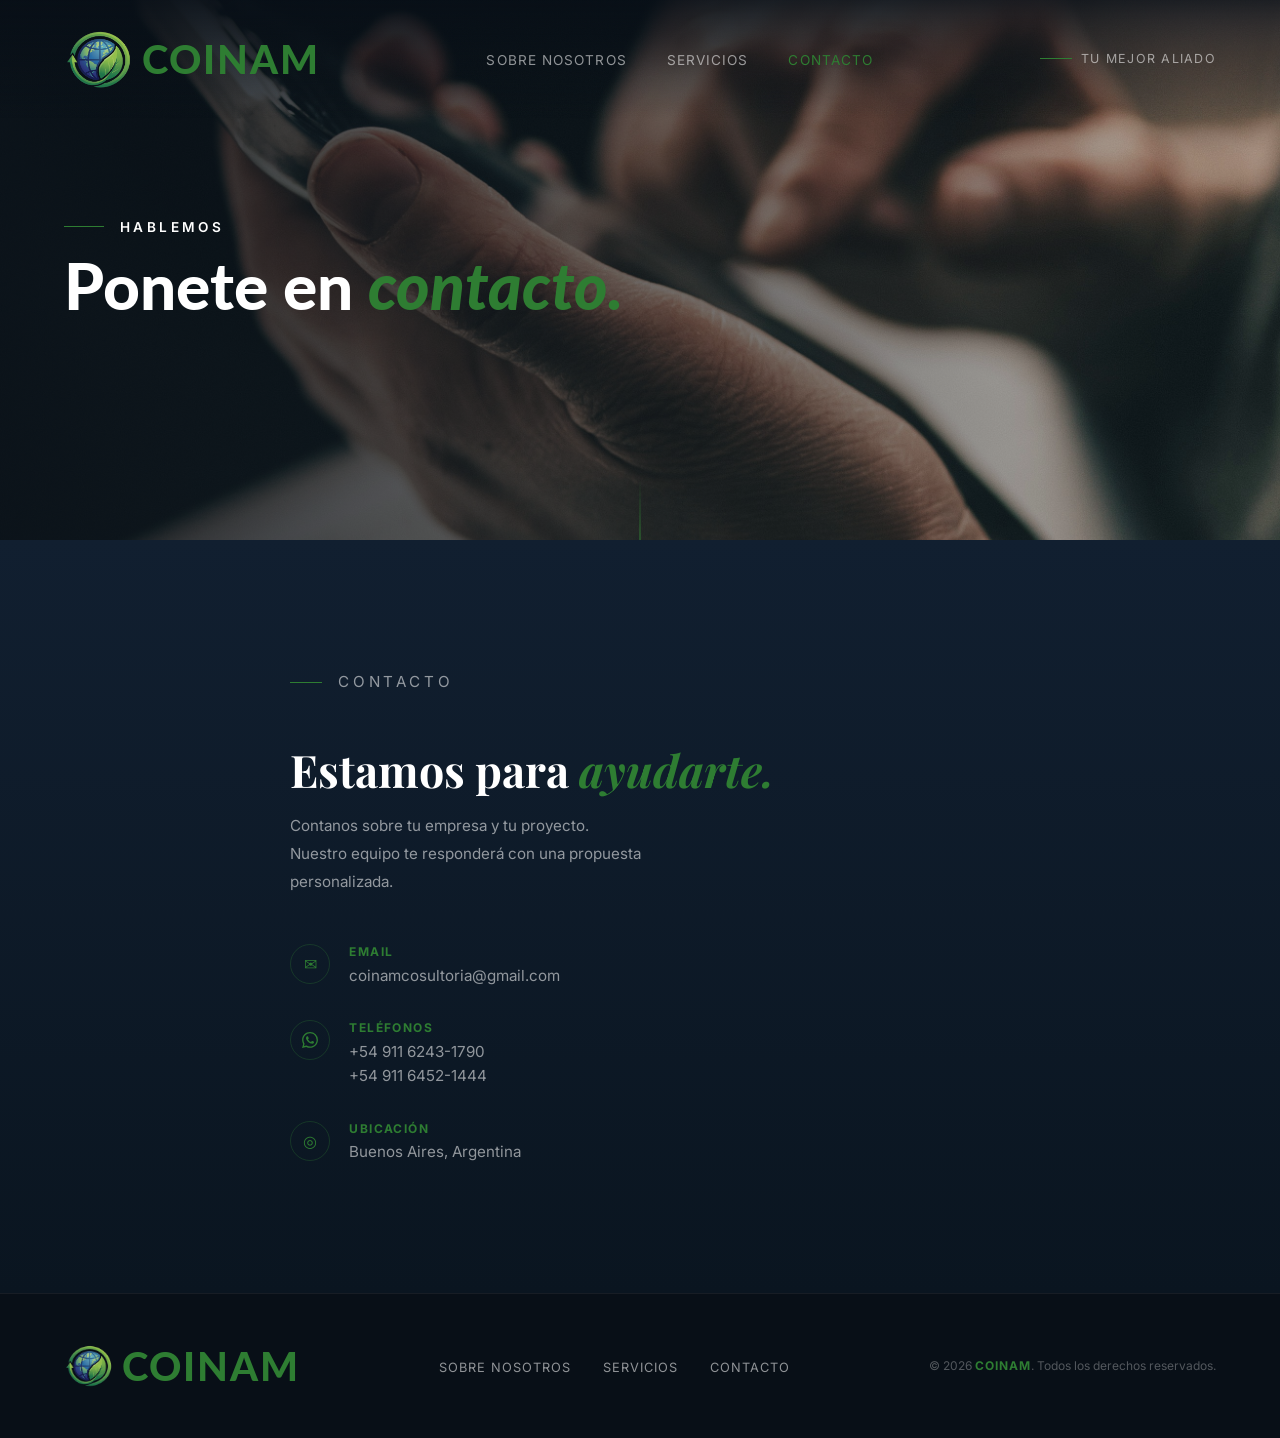
==== commit e7a205cf: "new brand colors + metatags" ====
--- a/contacto.html
+++ b/contacto.html
@@ -4,142 +4,29 @@
   <meta charset="UTF-8" />
   <meta name="viewport" content="width=device-width, initial-scale=1.0" />
   <title>Contacto — COINAM</title>
+
+  <!-- SEO -->
+  <meta name="description" content="Contactá a COINAM para recibir una propuesta personalizada en consultoría ambiental, seguridad e higiene y cumplimiento legal. Buenos Aires, Argentina." />
+  <meta name="keywords" content="contacto COINAM, consultoría ambiental Buenos Aires, asesoramiento ambiental, ingeniería ambiental Argentina" />
+  <meta name="robots" content="index, follow" />
+  <meta name="author" content="COINAM" />
+
+  <!-- Open Graph -->
+  <meta property="og:type" content="website" />
+  <meta property="og:title" content="Contacto — COINAM" />
+  <meta property="og:description" content="Contanos sobre tu empresa y tu proyecto. Nuestro equipo te responderá con una propuesta personalizada en consultoría ambiental." />
+  <meta property="og:locale" content="es_AR" />
+  <meta property="og:site_name" content="COINAM" />
+
+  <!-- Twitter Card -->
+  <meta name="twitter:card" content="summary" />
+  <meta name="twitter:title" content="Contacto — COINAM" />
+  <meta name="twitter:description" content="Contactá a COINAM para recibir asesoramiento personalizado en ingeniería ambiental. Buenos Aires, Argentina." />
+
   <link rel="preconnect" href="https://fonts.googleapis.com" />
   <link href="https://fonts.googleapis.com/css2?family=Playfair+Display:ital,wght@0,400;0,700;1,400&family=Inter:wght@300;400;500&family=Lato:wght@400;700;900&display=swap" rel="stylesheet" />
   <link rel="icon" href="assets/imgs/favicon.ico" />
   <link rel="stylesheet" href="styles.css" />
-  <style>
-    /* Hero estático */
-    .page-hero {
-      position: relative;
-      height: 60vh;
-      min-height: 420px;
-      overflow: hidden;
-      display: flex;
-      align-items: center;
-      justify-content: flex-start;
-    }
-    .page-hero-img {
-      position: absolute;
-      inset: 0;
-      width: 100%;
-      height: 100%;
-      object-fit: cover;
-      z-index: 0;
-    }
-    .page-hero-overlay {
-      position: absolute;
-      inset: 0;
-      background: linear-gradient(
-        to right,
-        rgba(8,15,23,0.85) 0%,
-        rgba(8,15,23,0.50) 60%,
-        rgba(8,15,23,0.20) 100%
-      );
-      z-index: 1;
-    }
-    .page-hero-content {
-      position: relative;
-      z-index: 10;
-      padding: 0 4rem;
-      max-width: 700px;
-    }
-    .page-hero-content h1 {
-      font-family: 'Lato', sans-serif;
-      font-size: clamp(2.4rem, 5vw, 4.5rem);
-      font-weight: 900;
-      line-height: 1.1;
-    }
-    .page-hero-content h1 em {
-      font-style: italic;
-      color: var(--gold);
-    }
-    .page-hero-line {
-      position: absolute;
-      bottom: 0;
-      left: 50%;
-      transform: translateX(-50%);
-      width: 1px;
-      height: 60px;
-      background: linear-gradient(to bottom, transparent, var(--gold));
-      z-index: 10;
-    }
-
-    /* Contacto layout */
-    .contact-wrapper {
-      background: var(--bg-gradient);
-      padding: 8rem 4rem;
-    }
-    .contact-grid {
-      max-width: 700px;
-      margin: 0 auto;
-      opacity: 0;
-      transform: translateY(40px);
-      transition: opacity 0.8s ease, transform 0.8s ease;
-    }
-    .contact-grid.visible { opacity: 1; transform: translateY(0); }
-
-    /* Info lado izquierdo */
-    .contact-info { }
-    .contact-info .section-heading { margin-bottom: 1rem; }
-    .contact-info > p {
-      font-size: 0.95rem;
-      line-height: 1.85;
-      color: var(--muted);
-      margin-bottom: 3rem;
-      max-width: 420px;
-    }
-
-    .contact-detail {
-      display: flex;
-      flex-direction: column;
-      gap: 2rem;
-    }
-    .contact-detail-item {
-      display: flex;
-      gap: 1.2rem;
-      align-items: flex-start;
-    }
-    .contact-detail-icon {
-      width: 40px;
-      height: 40px;
-      border-radius: 50%;
-      border: 1px solid rgba(251,215,132,0.3);
-      display: flex;
-      align-items: center;
-      justify-content: center;
-      flex-shrink: 0;
-      color: var(--gold);
-      font-size: 1rem;
-    }
-    .contact-detail-text strong {
-      display: block;
-      font-size: 0.75rem;
-      letter-spacing: 0.12em;
-      text-transform: uppercase;
-      color: var(--gold);
-      margin-bottom: 0.3rem;
-    }
-    .contact-detail-text span,
-    .contact-detail-text a {
-      font-size: 0.95rem;
-      color: var(--muted);
-      line-height: 1.6;
-      text-decoration: none;
-    }
-    .contact-detail-text a:hover {
-      color: var(--gold);
-    }
-
-    /* Nav link activo */
-    .nav-links a.active { color: var(--gold); }
-
-    @media (max-width: 900px) {
-      .page-hero-content { padding: 0 2rem; }
-      .contact-wrapper { padding: 6rem 2rem; }
-      .contact-grid { }
-    }
-  </style>
 </head>
 <body>
 
@@ -175,7 +62,7 @@
     <!-- Info -->
     <div class="contact-info">
       <p class="section-number">Contacto</p>
-      <h2 class="section-heading">Estamos para <em style="color:var(--gold);font-style:italic;">ayudarte.</em></h2>
+      <h2 class="section-heading">Estamos para <em class="accent">ayudarte.</em></h2>
       <p>
         Contanos sobre tu empresa y tu proyecto. <br />
         Nuestro equipo te responderá con una propuesta personalizada.
--- a/styles.css
+++ b/styles.css
@@ -26,7 +26,7 @@
   overflow-x: hidden;
 }
 
-::selection { background: var(--gold); color: #000; }
+::selection { background: var(--green); color: #000; }
 
 .brand {
   color: var(--green);
@@ -63,7 +63,7 @@
   color: var(--green);
   text-decoration: none;
 }
-.nav-logo span { color: var(--gold); }
+.nav-logo span { color: var(--green); }
 
 .nav-links {
   display: flex;
@@ -94,7 +94,7 @@
   content: '';
   display: inline-block;
   width: 2rem; height: 1px;
-  background: var(--gold);
+  background: var(--green);
 }
 
 /* ── HERO ── */
@@ -153,7 +153,7 @@
   content: '';
   display: inline-block;
   width: 2.5rem; height: 1px;
-  background: var(--gold);
+  background: var(--green);
 }
 
 .hero-title {
@@ -166,7 +166,7 @@
 }
 .hero-title em {
   font-style: italic;
-  color: var(--gold);
+  color: var(--green);
 }
 
 .hero-cta {
@@ -183,7 +183,7 @@
   background: none;
   border: none;
 }
-.hero-cta:hover { color: var(--gold); }
+.hero-cta:hover { color: var(--green); }
 .hero-cta .arrow {
   display: flex;
   flex-direction: column;
@@ -216,6 +216,15 @@
   letter-spacing: 0.25em;
   color: var(--white);
   text-transform: uppercase;
+  display: flex;
+  flex-direction: row;
+  align-items: center;
+  gap: 0.75rem;
+}
+
+.hero-vertical-logo {
+  transform: rotate(-90deg);
+  display: block;
 }
 
 /* Scroll indicator line */
@@ -226,7 +235,7 @@
   transform: translateX(-50%);
   width: 1px;
   height: 80px;
-  background: linear-gradient(to bottom, transparent, var(--gold));
+  background: linear-gradient(to bottom, transparent, var(--green));
   z-index: 10;
 }
 
@@ -310,7 +319,7 @@
   font-size: 0.68rem;
   letter-spacing: 0.3em;
   text-transform: uppercase;
-  color: var(--gold);
+  color: var(--green);
   margin-bottom: 1.5rem;
   display: flex;
   align-items: center;
@@ -321,7 +330,7 @@
   display: inline-block;
   width: 2rem;
   height: 1px;
-  background: var(--gold);
+  background: var(--green);
 }
 
 .panel-title {
@@ -333,7 +342,7 @@
 }
 .panel-title em {
   font-style: italic;
-  color: var(--gold);
+  color: var(--green);
 }
 
 .panel-list {
@@ -353,7 +362,7 @@
 }
 .panel-list li::before {
   content: '\2014';
-  color: var(--gold);
+  color: var(--green);
   opacity: 0.55;
   flex-shrink: 0;
 }
@@ -370,7 +379,7 @@
 }
 .hscroll-progress-fill {
   height: 100%;
-  background: var(--gold);
+  background: var(--green);
   width: 0%;
 }
 
@@ -387,7 +396,7 @@
 .hscroll-counter .cur {
   font-size: 2.2rem;
   font-weight: 300;
-  color: var(--gold);
+  color: var(--green);
   line-height: 1;
   font-family: 'Playfair Display', serif;
   font-style: italic;
@@ -434,7 +443,7 @@
 .section-number {
   font-size: 0.7rem;
   letter-spacing: 0.25em;
-  color: var(--gold);
+  color: var(--green);
   text-transform: uppercase;
   margin-bottom: 1.2rem;
   display: flex;
@@ -445,7 +454,10 @@
   content: '';
   display: inline-block;
   width: 2rem; height: 1px;
-  background: var(--gold);
+  background: var(--green);
+}
+.section-number.no-before::before {
+  display: none;
 }
 
 .section-heading {
@@ -468,7 +480,7 @@
   display: inline-flex;
   align-items: center;
   gap: 0.8rem;
-  color: var(--gold);
+  color: var(--green);
   font-size: 0.82rem;
   font-weight: 500;
   letter-spacing: 0.12em;
@@ -570,12 +582,214 @@
   text-transform: uppercase;
   transition: color 0.2s;
 }
-.footer-links a:hover { color: var(--gold); }
+.footer-links a:hover { color: var(--green); }
 
 .footer-copy {
   font-size: 0.75rem;
   color: rgba(255,255,255,0.3);
 }
+
+/* ── ACCENT (em italic en color accent) ── */
+em.accent {
+  font-style: italic;
+  color: var(--green);
+}
+
+/* ── PAGE HERO (páginas interiores) ── */
+.page-hero {
+  position: relative;
+  height: 60vh;
+  min-height: 420px;
+  overflow: hidden;
+  display: flex;
+  align-items: center;
+  justify-content: flex-start;
+}
+.page-hero-img {
+  position: absolute;
+  inset: 0;
+  width: 100%;
+  height: 100%;
+  object-fit: cover;
+  z-index: 0;
+}
+.page-hero-overlay {
+  position: absolute;
+  inset: 0;
+  background: linear-gradient(
+    to right,
+    rgba(8,15,23,0.85) 0%,
+    rgba(8,15,23,0.50) 60%,
+    rgba(8,15,23,0.20) 100%
+  );
+  z-index: 1;
+}
+.page-hero-content {
+  position: relative;
+  z-index: 10;
+  padding: 0 4rem;
+  max-width: 700px;
+}
+.page-hero-content .hero-eyebrow { margin-bottom: 1rem; }
+.page-hero-content h1 {
+  font-family: 'Lato', sans-serif;
+  font-size: clamp(2.4rem, 5vw, 4.5rem);
+  font-weight: 900;
+  line-height: 1.1;
+}
+.page-hero-content h1 em {
+  font-style: italic;
+  color: var(--green);
+}
+.page-hero-line {
+  position: absolute;
+  bottom: 0;
+  left: 50%;
+  transform: translateX(-50%);
+  width: 1px;
+  height: 60px;
+  background: linear-gradient(to bottom, transparent, var(--green));
+  z-index: 10;
+}
+
+/* Nav link activo */
+.nav-links a.active { color: var(--green); }
+
+/* ── SOBRE NOSOTROS ── */
+.about-intro {
+  background: var(--bg-gradient);
+  padding: 8rem 4rem 4rem;
+  text-align: center;
+  max-width: 860px;
+  margin: 0 auto;
+  opacity: 0;
+  transform: translateY(40px);
+  transition: opacity 0.8s ease, transform 0.8s ease;
+}
+.about-intro.visible { opacity: 1; transform: translateY(0); }
+.about-intro p {
+  font-size: 1.05rem;
+  line-height: 1.9;
+  color: var(--muted);
+  margin-bottom: 1.5rem;
+}
+.about-intro p strong {
+  color: var(--text);
+  font-weight: 500;
+}
+
+.values-wrapper {
+  background: var(--bg-gradient-inv);
+  padding: 4rem 4rem 8rem;
+}
+.values-grid {
+  display: grid;
+  grid-template-columns: repeat(3, 1fr);
+  gap: 2rem;
+  max-width: 1100px;
+  margin: 0 auto;
+  opacity: 0;
+  transform: translateY(40px);
+  transition: opacity 0.8s ease, transform 0.8s ease;
+}
+.values-grid.visible { opacity: 1; transform: translateY(0); }
+.value-card {
+  background: transparent;
+  border: none;
+  border-left: 2px solid rgba(46,125,50,0.25);
+  border-radius: 0;
+  padding: 0 0 0 1.8rem;
+  transition: border-color 0.3s;
+}
+.value-card:hover { border-left-color: var(--green); }
+.value-card .value-num {
+  font-size: 0.68rem;
+  font-family: 'Inter', sans-serif;
+  font-weight: 500;
+  letter-spacing: 0.2em;
+  color: var(--green);
+  margin-bottom: 1rem;
+  display: block;
+}
+.value-card h3 {
+  font-family: 'Lato', sans-serif;
+  font-size: 0.95rem;
+  font-weight: 700;
+  letter-spacing: 0.06em;
+  text-transform: uppercase;
+  margin-bottom: 0.7rem;
+  color: var(--text);
+}
+.value-card p {
+  font-size: 0.88rem;
+  line-height: 1.75;
+  color: var(--muted);
+}
+
+.mv-wrapper {
+  background: var(--bg-gradient);
+  padding: 0 0 8rem;
+}
+
+/* ── CONTACTO ── */
+.contact-wrapper {
+  background: var(--bg-gradient);
+  padding: 8rem 4rem;
+}
+.contact-grid {
+  max-width: 700px;
+  margin: 0 auto;
+  opacity: 0;
+  transform: translateY(40px);
+  transition: opacity 0.8s ease, transform 0.8s ease;
+}
+.contact-grid.visible { opacity: 1; transform: translateY(0); }
+.contact-info .section-heading { margin-bottom: 1rem; }
+.contact-info > p {
+  font-size: 0.95rem;
+  line-height: 1.85;
+  color: var(--muted);
+  margin-bottom: 3rem;
+  max-width: 420px;
+}
+.contact-detail {
+  display: flex;
+  flex-direction: column;
+  gap: 2rem;
+}
+.contact-detail-item {
+  display: flex;
+  gap: 1.2rem;
+  align-items: flex-start;
+}
+.contact-detail-icon {
+  width: 40px;
+  height: 40px;
+  border-radius: 50%;
+  border: 1px solid rgba(46,125,50,0.3);
+  display: flex;
+  align-items: center;
+  justify-content: center;
+  flex-shrink: 0;
+  color: var(--green);
+  font-size: 1rem;
+}
+.contact-detail-text strong {
+  display: block;
+  font-size: 0.75rem;
+  letter-spacing: 0.12em;
+  text-transform: uppercase;
+  color: var(--green);
+  margin-bottom: 0.3rem;
+}
+.contact-detail-text span,
+.contact-detail-text a {
+  font-size: 0.95rem;
+  color: var(--muted);
+  line-height: 1.6;
+  text-decoration: none;
+}
+.contact-detail-text a:hover { color: var(--green); }
 
 /* ── HAMBURGER ── */
 .nav-toggle {
@@ -649,6 +863,12 @@
   .hscroll-progress { display: none; }
   .panel-bg-num { display: none; }
 
+  .page-hero-content { padding: 0 2rem; }
+  .about-intro { padding: 6rem 2rem 3rem; }
+  .values-wrapper { padding: 3rem 2rem 6rem; }
+  .values-grid { grid-template-columns: 1fr; }
+  .contact-wrapper { padding: 6rem 2rem; }
+
   .section-item {
     grid-template-columns: 1fr;
     gap: 3rem;
